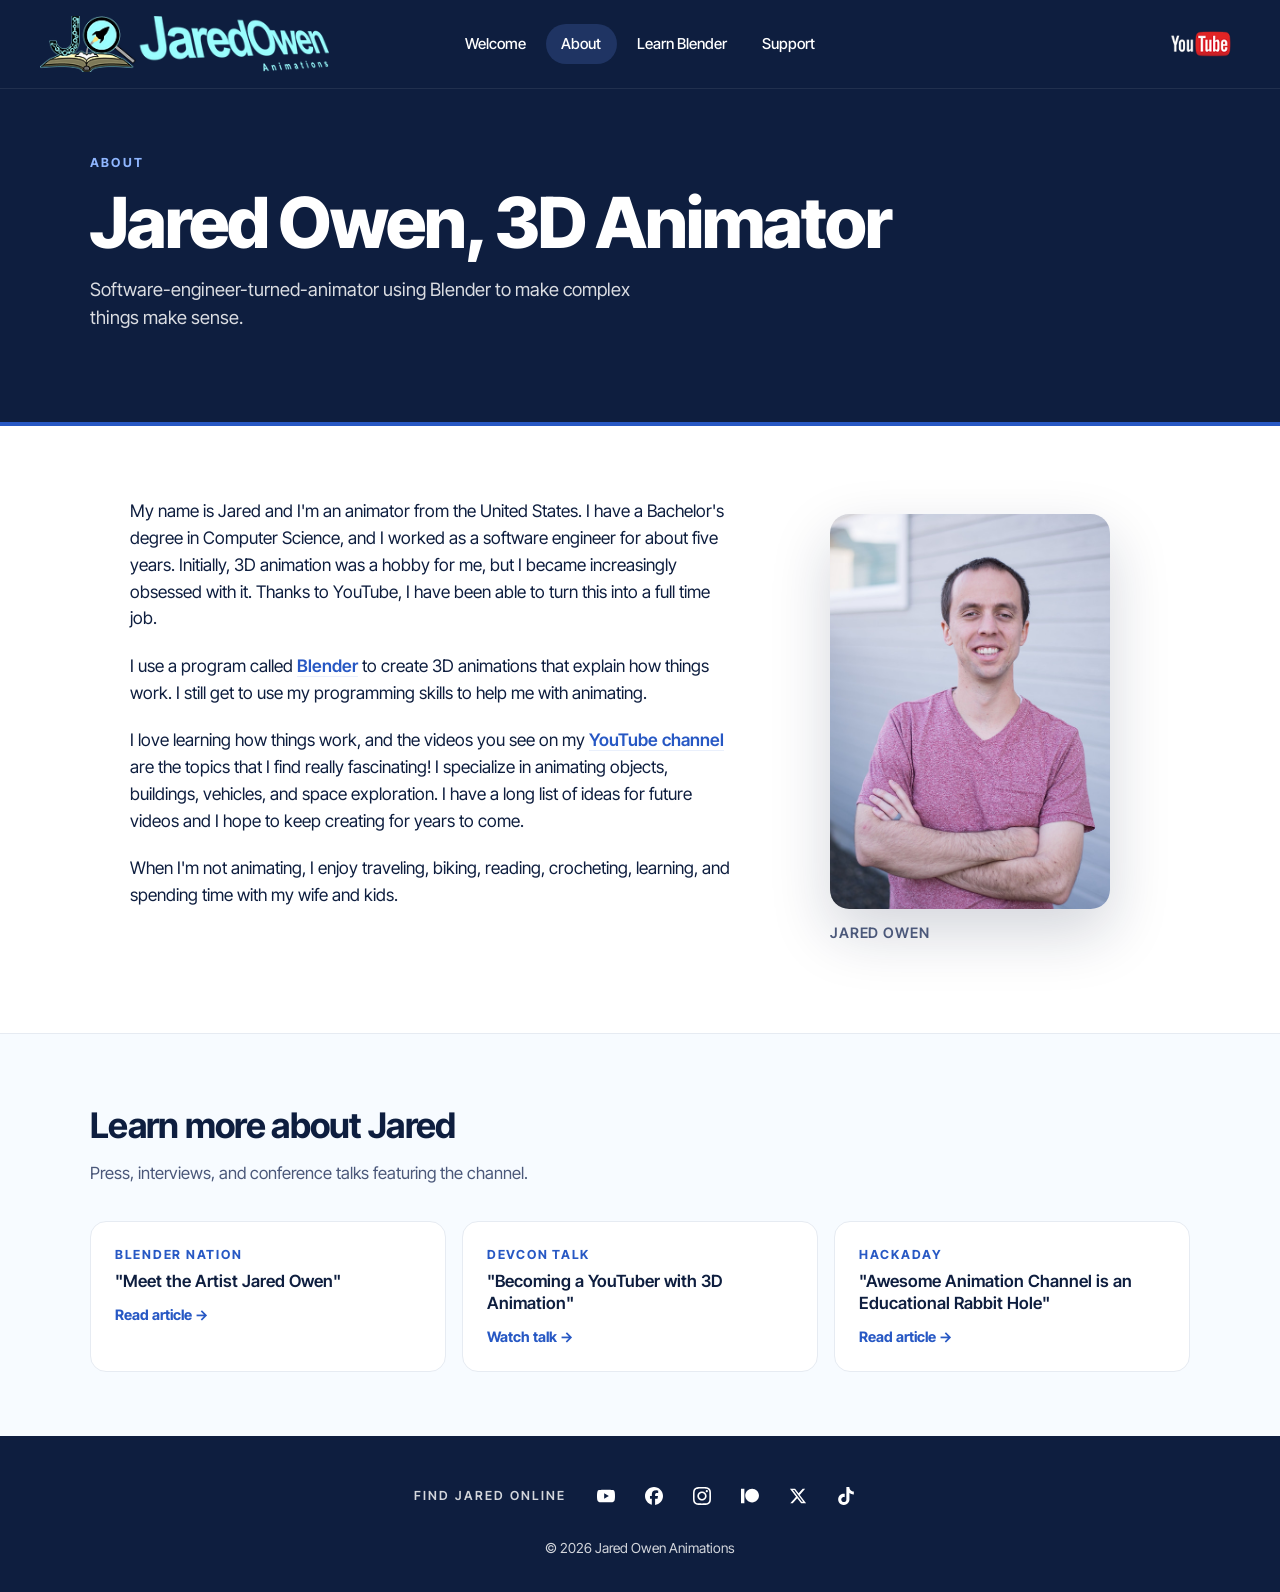
==== about.html @ 78f08f81 "Add mobile nav, social footer, and PayPal wordmark - Mobile nav: hamburger button next to the YouTub" ====
<!DOCTYPE html>
<html lang="en">
<head>
  <meta charset="UTF-8" />
  <meta name="viewport" content="width=device-width, initial-scale=1.0" />
  <title>About | Jared Owen Animations</title>
  <meta name="description" content="About Jared Owen — software engineer turned 3D animator, creating Blender animations that explain how things work." />
  <link rel="preconnect" href="https://fonts.googleapis.com">
  <link rel="preconnect" href="https://fonts.gstatic.com" crossorigin>
  <link href="https://fonts.googleapis.com/css2?family=Inter+Tight:wght@400;500;600;700;800;900&display=swap" rel="stylesheet">
  <style>
    :root {
      --paper: #ffffff;
      --surface: #f7fbff;
      --ink: #0e1e3f;
      --ink-soft: #4b587a;
      --line: #e6ebf2;
      --accent: #2758c4;
      --accent-hover: #1d4aa8;
      --accent-soft: #eaf0fc;
      --shadow-sm: 0 6px 20px rgba(14, 30, 63, 0.08);
      --shadow-md: 0 24px 60px rgba(14, 30, 63, 0.18);
    }
    * { box-sizing: border-box; }
    html, body { margin: 0; }
    body {
      font-family: 'Inter Tight', system-ui, sans-serif;
      background: var(--paper); color: var(--ink);
      line-height: 1.55; -webkit-font-smoothing: antialiased;
    }
    img { max-width: 100%; display: block; }
    a { color: inherit; text-decoration: none; }

    /* Topbar (identical to homepage) */
    .topbar {
      position: sticky; top: 0; z-index: 30;
      display: grid; grid-template-columns: 1fr auto 1fr;
      align-items: center; gap: 1rem;
      padding: 1rem 2.5rem;
      background: var(--ink);
      border-bottom: 1px solid rgba(255, 255, 255, 0.08);
    }
    .brand {
      display: flex; align-items: center; gap: 0.7rem;
      font-weight: 700; font-size: 1.05rem; letter-spacing: -0.01em;
      color: white;
      justify-self: start;
    }
    .brand img { height: 3.5rem; width: auto; }
    .nav {
      display: flex; gap: 0.3rem; align-items: center;
      justify-self: center;
    }
    .nav a {
      padding: 0.55rem 0.95rem; font-weight: 500; font-size: 0.94rem;
      color: white; border-radius: 999px;
      transition: color 0.15s, background 0.15s;
    }
    .nav a:hover { color: white; background: #1f3463; }
    .nav a.active { background: #1f3463; }
    .yt-btn {
      display: inline-flex; align-items: center; justify-content: center;
      background: transparent; padding: 0.35rem 0.5rem;
      border-radius: 8px;
      justify-self: end;
      transition: background 0.15s, transform 0.15s;
    }
    .yt-btn img { height: 1.6rem; width: auto; display: block; }
    .yt-btn:hover { background: rgba(255, 255, 255, 0.08); transform: translateY(-1px); }

    /* Mobile menu — hamburger button shown only at narrow widths,
       sits next to the YouTube button. Toggling adds .is-open to .topbar
       which reveals .mobile-nav below the row and animates the bars to an X. */
    .topbar-right {
      display: flex; align-items: center; gap: 0.4rem;
      justify-self: end;
    }
    .menu-btn {
      display: none;
      background: transparent; border: 0; cursor: pointer;
      width: 44px; height: 44px; padding: 0;
      border-radius: 8px;
      align-items: center; justify-content: center; flex-direction: column; gap: 5px;
      transition: background 0.15s;
    }
    .menu-btn:hover { background: rgba(255, 255, 255, 0.08); }
    .menu-btn span {
      display: block; width: 22px; height: 2px;
      background: white; border-radius: 2px;
      transition: transform 0.2s, opacity 0.2s;
    }
    .topbar.is-open .menu-btn span:nth-child(1) { transform: translateY(7px) rotate(45deg); }
    .topbar.is-open .menu-btn span:nth-child(2) { opacity: 0; }
    .topbar.is-open .menu-btn span:nth-child(3) { transform: translateY(-7px) rotate(-45deg); }
    .mobile-nav {
      display: none;
      grid-column: 1 / -1;
      flex-direction: column; gap: 0.15rem;
      padding: 0.5rem 0.4rem 1rem;
      border-top: 1px solid rgba(255, 255, 255, 0.08);
    }
    .topbar.is-open .mobile-nav { display: flex; }
    .mobile-nav a {
      padding: 0.85rem 0.95rem;
      color: white; font-weight: 500; font-size: 1.02rem;
      border-radius: 8px;
    }
    .mobile-nav a:hover,
    .mobile-nav a.active { background: #1f3463; }

    /* Page header band */
    .page-head {
      background: var(--ink); color: white;
      padding: 4rem 2.5rem 4.5rem;
      border-bottom: 4px solid var(--accent);
    }
    .page-head-inner {
      max-width: 1100px; margin: 0 auto;
    }
    .page-head .crumb {
      letter-spacing: 0.18em; text-transform: uppercase; font-size: 0.78rem;
      font-weight: 700; color: #8fb6ff; margin-bottom: 1rem;
    }
    .page-head h1 {
      font-size: clamp(2.6rem, 5.5vw, 4.4rem); line-height: 1;
      font-weight: 800; letter-spacing: -0.03em; margin: 0;
    }
    .page-head .subhead {
      margin-top: 1rem; font-size: 1.15rem; color: rgba(255, 255, 255, 0.85);
      max-width: 36rem;
    }

    /* About content */
    .about {
      max-width: 1100px; margin: 0 auto; padding: 4.5rem 2.5rem;
      display: grid; grid-template-columns: minmax(0, 1fr) 360px;
      gap: 3.5rem; align-items: start;
    }
    .about-text p {
      font-size: 1.08rem; color: var(--ink); margin: 0 0 1.3rem;
    }
    .about-text p:last-child { margin-bottom: 0; }
    .about-text a {
      color: var(--accent); font-weight: 600;
      border-bottom: 1px solid var(--accent-soft);
      transition: border-color 0.15s;
    }
    .about-text a:hover { border-bottom-color: var(--accent); }
    .about-image {
      position: sticky; top: calc(80px + 1rem);
    }
    .about-image img {
      width: 100%; border-radius: 1.2rem;
      box-shadow: var(--shadow-md);
    }
    .about-image .caption {
      margin-top: 0.85rem; font-size: 0.9rem; color: var(--ink-soft);
      letter-spacing: 0.06em; text-transform: uppercase; font-weight: 600;
    }

    /* Press mentions */
    .press {
      background: var(--surface);
      border-top: 1px solid var(--line);
      padding: 4rem 2.5rem;
    }
    .press-inner {
      max-width: 1100px; margin: 0 auto;
    }
    .press h2 {
      font-size: clamp(1.7rem, 2.8vw, 2.2rem); font-weight: 700;
      letter-spacing: -0.02em; margin: 0 0 0.5rem;
    }
    .press .lead {
      color: var(--ink-soft); margin: 0 0 2.2rem; font-size: 1.05rem;
    }
    .press-list {
      display: grid; gap: 1rem;
      grid-template-columns: repeat(auto-fit, minmax(280px, 1fr));
    }
    .press-item {
      background: var(--paper); border: 1px solid var(--line);
      border-radius: 1rem; padding: 1.4rem 1.5rem;
      display: flex; flex-direction: column; gap: 0.35rem;
      transition: border-color 0.15s, transform 0.15s, box-shadow 0.15s;
    }
    .press-item:hover {
      border-color: var(--accent); transform: translateY(-2px);
      box-shadow: var(--shadow-sm);
    }
    .press-item .source {
      font-size: 0.78rem; letter-spacing: 0.14em; text-transform: uppercase;
      font-weight: 700; color: var(--accent);
    }
    .press-item .title {
      font-size: 1.05rem; font-weight: 600; color: var(--ink); line-height: 1.35;
    }
    .press-item .arrow {
      color: var(--accent); font-weight: 700; margin-top: 0.35rem;
      font-size: 0.9rem;
    }

    /* Footer */
    /* Site footer — navy band with social row + copyright. Bookend match
       for the navy topbar at the top of every page. */
    footer {
      background: var(--ink); color: white;
      padding: 2.5rem 2.5rem 2rem;
    }
    .footer-inner {
      max-width: 1320px; margin: 0 auto;
      display: flex; flex-direction: column;
      align-items: center; gap: 1.4rem;
    }
    .footer-social {
      display: flex; flex-wrap: wrap;
      align-items: center; justify-content: center;
      gap: 0.7rem 1.2rem;
    }
    .footer-social-label {
      font-weight: 600; font-size: 0.78rem;
      letter-spacing: 0.16em; text-transform: uppercase;
      color: rgba(255, 255, 255, 0.82);
    }
    .social-links {
      list-style: none; padding: 0; margin: 0;
      display: flex; gap: 0.5rem;
    }
    .social-links a {
      display: inline-flex; align-items: center; justify-content: center;
      width: 40px; height: 40px;
      border-radius: 50%;
      color: white;
      transition: background 0.15s, transform 0.15s, color 0.15s;
    }
    .social-links a:hover {
      background: white; color: var(--ink);
      transform: translateY(-1px);
    }
    .social-links svg {
      width: 18px; height: 18px;
      fill: currentColor; display: block;
    }
    .copyright {
      margin: 0;
      color: rgba(255, 255, 255, 0.82);
      font-size: 0.86rem;
    }

    @media (max-width: 900px) {
      .topbar { padding: 0.7rem 1.2rem; }
      .brand img { height: 2.6rem; }
      .nav { display: none; }
      .menu-btn { display: inline-flex; }
      .page-head { padding: 2.8rem 1.4rem 3rem; }
      .about {
        grid-template-columns: 1fr; padding: 2.8rem 1.4rem;
        gap: 2.2rem;
      }
      .about-image { position: static; max-width: 320px; margin: 0 auto; }
      .press { padding: 3rem 1.4rem; }
    }
  </style>
</head>
<body>
  <header class="topbar">
    <a href="index.html" class="brand" aria-label="Jared Owen Animations — home">
      <img src="assets/logo.png" alt="Jared Owen Animations" />
    </a>
    <nav class="nav" aria-label="Primary">
      <a href="index.html">Welcome</a>
      <a href="about.html" class="active">About</a>
      <a href="learn-blender.html">Learn Blender</a>
      <a href="support.html">Support</a>
    </nav>
    <div class="topbar-right">
      <button class="menu-btn" type="button" aria-label="Open menu" aria-expanded="false" aria-controls="mobile-nav">
        <span></span><span></span><span></span>
      </button>
      <a href="https://www.youtube.com/@JaredOwen" class="yt-btn" aria-label="Visit Jared on YouTube">
        <img src="assets/youtube-logo.png" alt="YouTube" />
      </a>
    </div>
    <nav class="mobile-nav" id="mobile-nav" aria-label="Site navigation">
      <a href="index.html">Welcome</a>
      <a href="about.html" class="active">About</a>
      <a href="learn-blender.html">Learn Blender</a>
      <a href="support.html">Support</a>
    </nav>
  </header>

  <section class="page-head">
    <div class="page-head-inner">
      <div class="crumb">About</div>
      <h1>Jared Owen, 3D Animator</h1>
      <p class="subhead">Software-engineer-turned-animator using Blender to make complex things make sense.</p>
    </div>
  </section>

  <section class="about">
    <div class="about-text">
      <p>My name is Jared and I'm an animator from the United States. I have a Bachelor's degree in Computer Science, and I worked as a software engineer for about five years. Initially, 3D animation was a hobby for me, but I became increasingly obsessed with it. Thanks to YouTube, I have been able to turn this into a full time job.</p>
      <p>I use a program called <a href="https://www.blender.org/" target="_blank" rel="noreferrer">Blender</a> to create 3D animations that explain how things work. I still get to use my programming skills to help me with animating.</p>
      <p>I love learning how things work, and the videos you see on my <a href="https://www.youtube.com/@JaredOwen" target="_blank" rel="noreferrer">YouTube channel</a> are the topics that I find really fascinating! I specialize in animating objects, buildings, vehicles, and space exploration. I have a long list of ideas for future videos and I hope to keep creating for years to come.</p>
      <p>When I'm not animating, I enjoy traveling, biking, reading, crocheting, learning, and spending time with my wife and kids.</p>
    </div>
    <figure class="about-image">
      <img src="assets/jared-headshot.jpg" alt="Jared Owen" />
      <figcaption class="caption">Jared Owen</figcaption>
    </figure>
  </section>

  <section class="press">
    <div class="press-inner">
      <h2>Learn more about Jared</h2>
      <p class="lead">Press, interviews, and conference talks featuring the channel.</p>
      <div class="press-list">
        <a class="press-item" href="https://www.blendernation.com/2018/11/19/meet-the-artist-jared-owen/" target="_blank" rel="noreferrer">
          <div class="source">Blender Nation</div>
          <div class="title">"Meet the Artist Jared Owen"</div>
          <div class="arrow">Read article →</div>
        </a>
        <a class="press-item" href="https://www.youtube.com/watch?v=VvQUGQVwrWE" target="_blank" rel="noreferrer">
          <div class="source">DevCon Talk</div>
          <div class="title">"Becoming a YouTuber with 3D Animation"</div>
          <div class="arrow">Watch talk →</div>
        </a>
        <a class="press-item" href="https://hackaday.com/2019/09/27/awesome-animation-channel-is-an-educational-rabbit-hole" target="_blank" rel="noreferrer">
          <div class="source">Hackaday</div>
          <div class="title">"Awesome Animation Channel is an Educational Rabbit Hole"</div>
          <div class="arrow">Read article →</div>
        </a>
      </div>
    </div>
  </section>

  <footer>
    <div class="footer-inner">
      <div class="footer-social">
        <span class="footer-social-label">Find Jared online</span>
        <ul class="social-links">
          <li><a href="https://www.youtube.com/@JaredOwen" target="_blank" rel="noreferrer" aria-label="YouTube">
            <svg viewBox="0 0 24 24" aria-hidden="true"><path d="M23.498 6.186a3.016 3.016 0 0 0-2.122-2.136C19.505 3.545 12 3.545 12 3.545s-7.505 0-9.377.505A3.017 3.017 0 0 0 .502 6.186C0 8.07 0 12 0 12s0 3.93.502 5.814a3.016 3.016 0 0 0 2.122 2.136c1.871.505 9.376.505 9.376.505s7.505 0 9.377-.505a3.015 3.015 0 0 0 2.122-2.136C24 15.93 24 12 24 12s0-3.93-.502-5.814zM9.545 15.568V8.432L15.818 12l-6.273 3.568z"/></svg>
          </a></li>
          <li><a href="https://www.facebook.com/JaredOwen3d" target="_blank" rel="noreferrer" aria-label="Facebook">
            <svg viewBox="0 0 24 24" aria-hidden="true"><path d="M9.101 23.691v-7.98H6.627v-3.667h2.474v-1.58c0-4.085 1.848-5.978 5.858-5.978.401 0 .955.042 1.468.103a8.68 8.68 0 0 1 1.141.195v3.325a8.623 8.623 0 0 0-.653-.036 26.805 26.805 0 0 0-.733-.009c-.707 0-1.259.096-1.675.309a1.686 1.686 0 0 0-.679.622c-.258.42-.374.995-.374 1.752v1.297h3.919l-.386 2.103-.287 1.564h-3.246v8.245C19.396 23.238 24 18.179 24 12.044c0-6.627-5.373-12-12-12s-12 5.373-12 12c0 5.628 3.874 10.35 9.101 11.647Z"/></svg>
          </a></li>
          <li><a href="https://www.instagram.com/jaredowenanimations" target="_blank" rel="noreferrer" aria-label="Instagram">
            <svg viewBox="0 0 24 24" aria-hidden="true"><path d="M12 0C8.74 0 8.333.015 7.053.072 5.775.132 4.905.333 4.14.63c-.789.306-1.459.717-2.126 1.384S.935 3.35.63 4.14C.333 4.905.131 5.775.072 7.053.012 8.333 0 8.74 0 12s.015 3.667.072 4.947c.06 1.277.261 2.148.558 2.913.306.788.717 1.459 1.384 2.126.667.666 1.336 1.079 2.126 1.384.766.296 1.636.499 2.913.558C8.333 23.988 8.74 24 12 24s3.667-.015 4.947-.072c1.277-.06 2.148-.262 2.913-.558.788-.306 1.459-.718 2.126-1.384.666-.667 1.079-1.335 1.384-2.126.296-.765.499-1.636.558-2.913.06-1.28.072-1.687.072-4.947s-.015-3.667-.072-4.947c-.06-1.277-.262-2.149-.558-2.913-.306-.789-.718-1.459-1.384-2.126C21.319 1.347 20.651.935 19.86.63c-.765-.297-1.636-.499-2.913-.558C15.667.012 15.26 0 12 0zm0 2.16c3.203 0 3.585.016 4.85.071 1.17.055 1.805.249 2.227.415.562.217.96.477 1.382.896.419.42.679.819.896 1.381.164.422.36 1.057.413 2.227.057 1.266.07 1.646.07 4.85s-.015 3.585-.074 4.85c-.061 1.17-.256 1.805-.421 2.227-.224.562-.479.96-.899 1.382-.419.419-.824.679-1.38.896-.42.164-1.065.36-2.235.413-1.274.057-1.649.07-4.859.07-3.211 0-3.586-.015-4.859-.074-1.171-.061-1.816-.256-2.236-.421-.569-.224-.96-.479-1.379-.899-.421-.419-.69-.824-.9-1.38-.165-.42-.359-1.065-.42-2.235-.045-1.26-.061-1.649-.061-4.844 0-3.196.016-3.586.061-4.861.061-1.17.255-1.814.42-2.234.21-.57.479-.96.9-1.381.419-.419.81-.689 1.379-.898.42-.166 1.051-.361 2.221-.421 1.275-.045 1.65-.06 4.859-.06l.045.03zm0 3.678c-3.405 0-6.162 2.76-6.162 6.162 0 3.405 2.76 6.162 6.162 6.162 3.405 0 6.162-2.76 6.162-6.162 0-3.405-2.76-6.162-6.162-6.162zM12 16c-2.21 0-4-1.79-4-4s1.79-4 4-4 4 1.79 4 4-1.79 4-4 4zm7.846-10.405c0 .795-.646 1.44-1.44 1.44-.795 0-1.44-.646-1.44-1.44 0-.794.646-1.439 1.44-1.439.793-.001 1.44.645 1.44 1.439z"/></svg>
          </a></li>
          <li><a href="https://www.patreon.com/jaredowenanimations" target="_blank" rel="noreferrer" aria-label="Patreon">
            <svg viewBox="0 0 24 24" aria-hidden="true"><path d="M14.82 2.41c-5.07 0-9.18 4.07-9.18 9.07 0 4.99 4.11 9.05 9.18 9.05 5.05 0 9.16-4.06 9.16-9.05 0-5-4.11-9.07-9.16-9.07ZM0 21.6h4.5V2.41H0z"/></svg>
          </a></li>
          <li><a href="https://twitter.com/jaredowen3d" target="_blank" rel="noreferrer" aria-label="X (Twitter)">
            <svg viewBox="0 0 24 24" aria-hidden="true"><path d="M18.244 2.25h3.308l-7.227 8.26 8.502 11.24H16.17l-5.214-6.817L4.99 21.75H1.68l7.73-8.835L1.254 2.25H8.08l4.713 6.231zm-1.161 17.52h1.833L7.084 4.126H5.117z"/></svg>
          </a></li>
          <li><a href="https://www.tiktok.com/@jaredowenanimations" target="_blank" rel="noreferrer" aria-label="TikTok">
            <svg viewBox="0 0 24 24" aria-hidden="true"><path d="M12.525.02c1.31-.02 2.61-.01 3.91-.02.08 1.53.63 3.09 1.75 4.17 1.12 1.11 2.7 1.62 4.24 1.79v4.03c-1.44-.05-2.89-.35-4.2-.97-.57-.26-1.1-.59-1.62-.93-.01 2.92.01 5.84-.02 8.75-.08 1.4-.54 2.79-1.35 3.94-1.31 1.92-3.58 3.17-5.91 3.21-1.43.08-2.86-.31-4.08-1.03-2.02-1.19-3.44-3.37-3.65-5.71-.02-.5-.03-1-.01-1.49.18-1.9 1.12-3.72 2.58-4.96 1.66-1.44 3.98-2.13 6.15-1.72.02 1.48-.04 2.96-.04 4.44-.99-.32-2.15-.23-3.02.37-.63.41-1.11 1.04-1.36 1.75-.21.51-.15 1.07-.14 1.61.24 1.64 1.82 3.02 3.5 2.87 1.12-.01 2.19-.66 2.77-1.61.19-.33.4-.67.41-1.06.1-1.79.06-3.57.07-5.36.01-4.03-.01-8.05.02-12.07z"/></svg>
          </a></li>
        </ul>
      </div>
      <p class="copyright">© 2026 Jared Owen Animations</p>
    </div>
  </footer>

  <script>
    // Mobile menu toggle. Adding .is-open to .topbar reveals the dropdown
    // and animates the hamburger bars to an X (see CSS). Escape closes it.
    (function setupMenu() {
      const topbar = document.querySelector('.topbar');
      const btn = topbar?.querySelector('.menu-btn');
      if (!btn) return;
      const setOpen = (open) => {
        topbar.classList.toggle('is-open', open);
        btn.setAttribute('aria-expanded', String(open));
        btn.setAttribute('aria-label', open ? 'Close menu' : 'Open menu');
      };
      btn.addEventListener('click', () => setOpen(!topbar.classList.contains('is-open')));
      document.addEventListener('keydown', e => {
        if (e.key === 'Escape' && topbar.classList.contains('is-open')) {
          setOpen(false); btn.focus();
        }
      });
    })();
  </script>
</body>
</html>
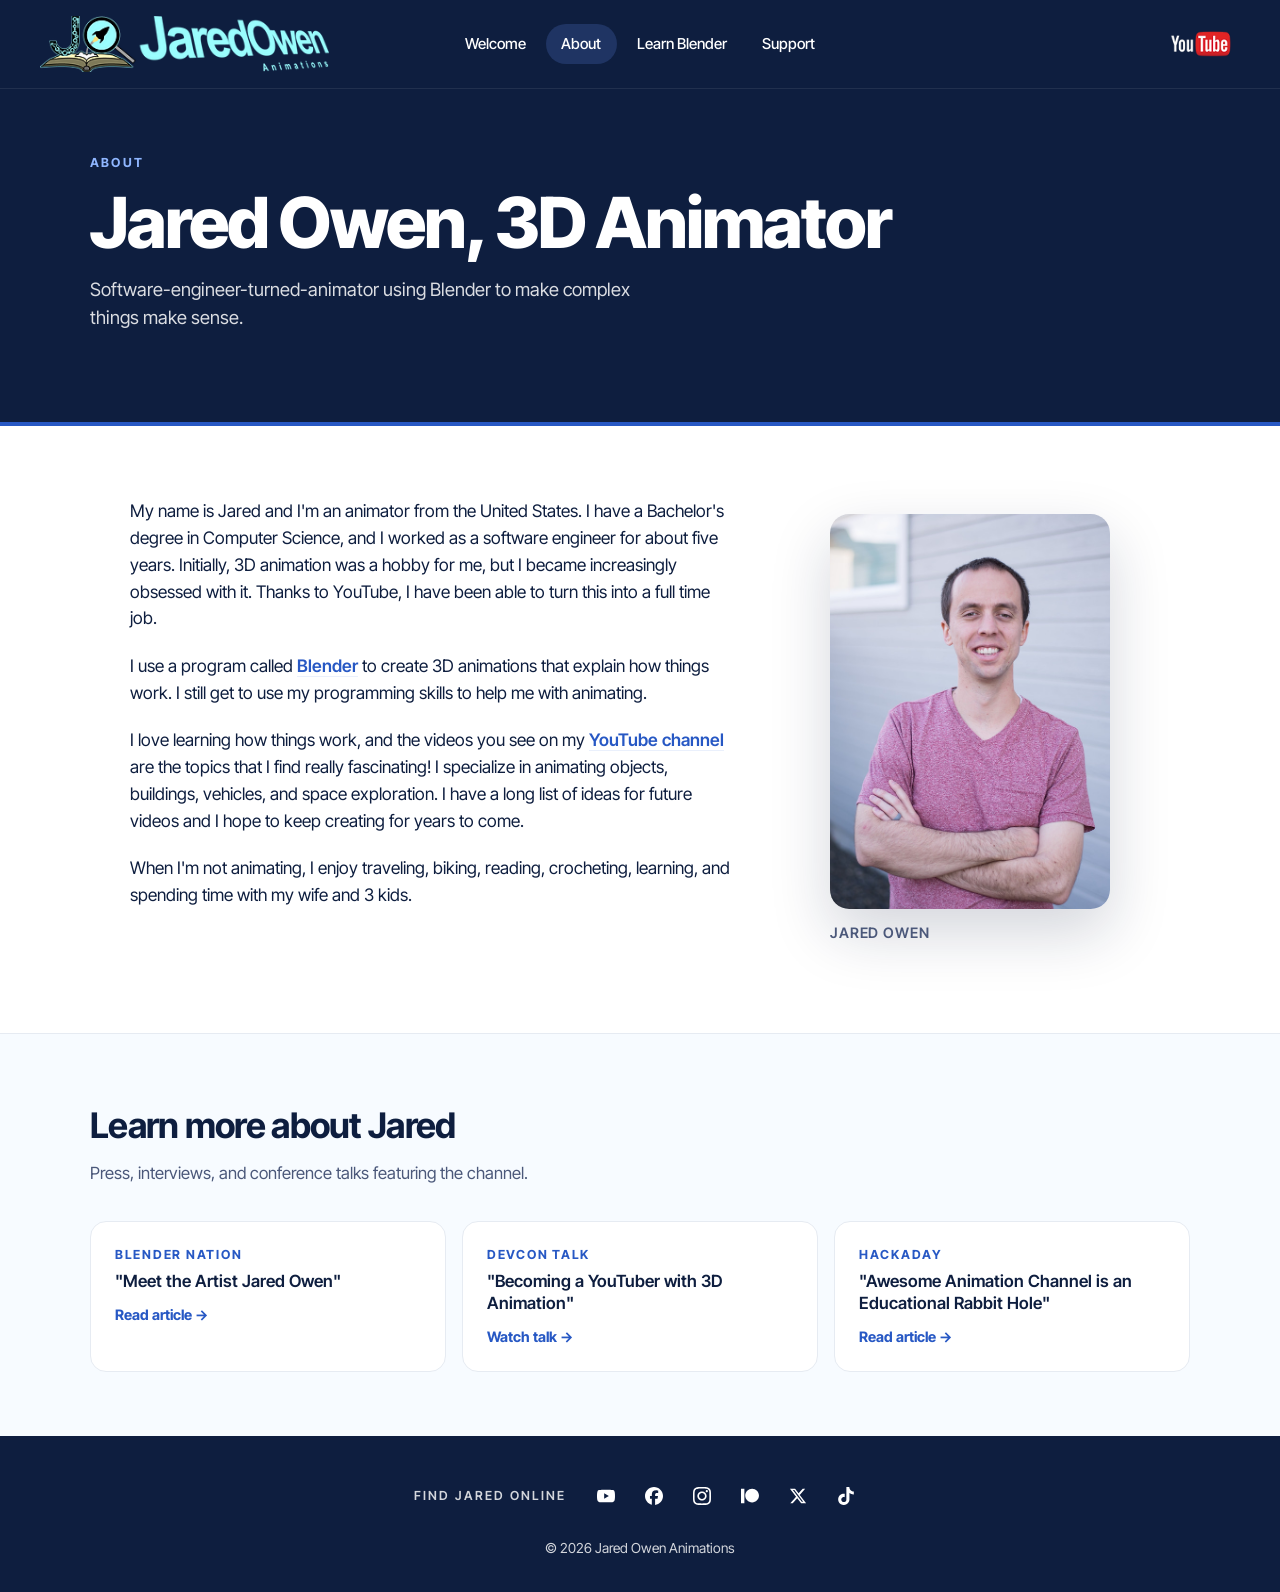
==== commit f4dd3b2c: "Refresh fallback video rail and update bio" ====
--- a/about.html
+++ b/about.html
@@ -5,6 +5,8 @@
   <meta name="viewport" content="width=device-width, initial-scale=1.0" />
   <title>About | Jared Owen Animations</title>
   <meta name="description" content="About Jared Owen — software engineer turned 3D animator, creating Blender animations that explain how things work." />
+  <link rel="icon" type="image/jpeg" href="assets/favicon.jpg" />
+  <link rel="apple-touch-icon" href="assets/favicon.jpg" />
   <link rel="preconnect" href="https://fonts.googleapis.com">
   <link rel="preconnect" href="https://fonts.gstatic.com" crossorigin>
   <link href="https://fonts.googleapis.com/css2?family=Inter+Tight:wght@400;500;600;700;800;900&display=swap" rel="stylesheet">
@@ -264,14 +266,14 @@
 </head>
 <body>
   <header class="topbar">
-    <a href="index.html" class="brand" aria-label="Jared Owen Animations — home">
+    <a href="./" class="brand" aria-label="Jared Owen Animations — home">
       <img src="assets/logo.png" alt="Jared Owen Animations" />
     </a>
     <nav class="nav" aria-label="Primary">
-      <a href="index.html">Welcome</a>
-      <a href="about.html" class="active">About</a>
-      <a href="learn-blender.html">Learn Blender</a>
-      <a href="support.html">Support</a>
+      <a href="./">Welcome</a>
+      <a href="about" class="active">About</a>
+      <a href="learn-blender">Learn Blender</a>
+      <a href="support">Support</a>
     </nav>
     <div class="topbar-right">
       <button class="menu-btn" type="button" aria-label="Open menu" aria-expanded="false" aria-controls="mobile-nav">
@@ -282,10 +284,10 @@
       </a>
     </div>
     <nav class="mobile-nav" id="mobile-nav" aria-label="Site navigation">
-      <a href="index.html">Welcome</a>
-      <a href="about.html" class="active">About</a>
-      <a href="learn-blender.html">Learn Blender</a>
-      <a href="support.html">Support</a>
+      <a href="./">Welcome</a>
+      <a href="about" class="active">About</a>
+      <a href="learn-blender">Learn Blender</a>
+      <a href="support">Support</a>
     </nav>
   </header>
 
@@ -302,7 +304,7 @@
       <p>My name is Jared and I'm an animator from the United States. I have a Bachelor's degree in Computer Science, and I worked as a software engineer for about five years. Initially, 3D animation was a hobby for me, but I became increasingly obsessed with it. Thanks to YouTube, I have been able to turn this into a full time job.</p>
       <p>I use a program called <a href="https://www.blender.org/" target="_blank" rel="noreferrer">Blender</a> to create 3D animations that explain how things work. I still get to use my programming skills to help me with animating.</p>
       <p>I love learning how things work, and the videos you see on my <a href="https://www.youtube.com/@JaredOwen" target="_blank" rel="noreferrer">YouTube channel</a> are the topics that I find really fascinating! I specialize in animating objects, buildings, vehicles, and space exploration. I have a long list of ideas for future videos and I hope to keep creating for years to come.</p>
-      <p>When I'm not animating, I enjoy traveling, biking, reading, crocheting, learning, and spending time with my wife and kids.</p>
+      <p>When I'm not animating, I enjoy traveling, biking, reading, crocheting, learning, and spending time with my wife and 3 kids.</p>
     </div>
     <figure class="about-image">
       <img src="assets/jared-headshot.jpg" alt="Jared Owen" />
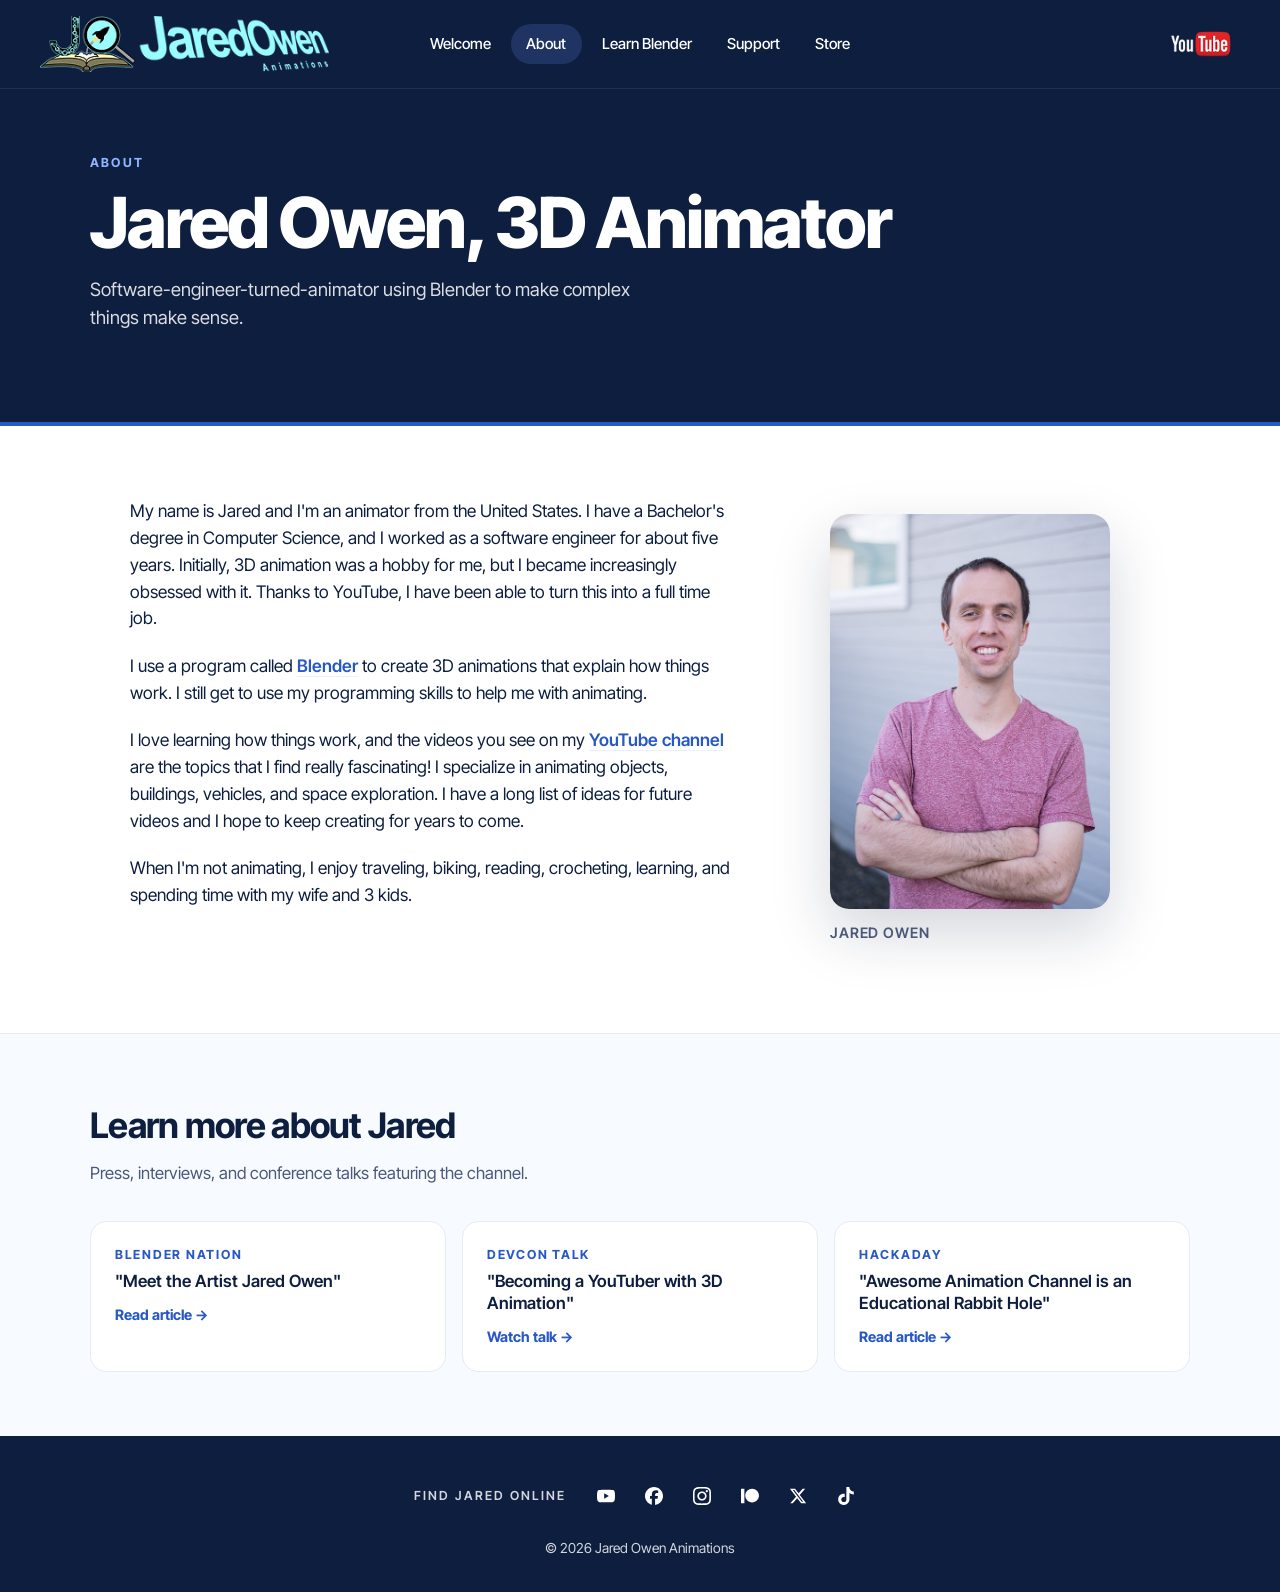
==== commit a41e6db1: "Add Store tab to site navigation Fifth nav item on all four pages, in both the desktop nav and the m" ====
--- a/about.html
+++ b/about.html
@@ -274,6 +274,7 @@
       <a href="about" class="active">About</a>
       <a href="learn-blender">Learn Blender</a>
       <a href="support">Support</a>
+      <a href="https://store.jaredowen3d.com/">Store</a>
     </nav>
     <div class="topbar-right">
       <button class="menu-btn" type="button" aria-label="Open menu" aria-expanded="false" aria-controls="mobile-nav">
@@ -288,6 +289,7 @@
       <a href="about" class="active">About</a>
       <a href="learn-blender">Learn Blender</a>
       <a href="support">Support</a>
+      <a href="https://store.jaredowen3d.com/">Store</a>
     </nav>
   </header>
 
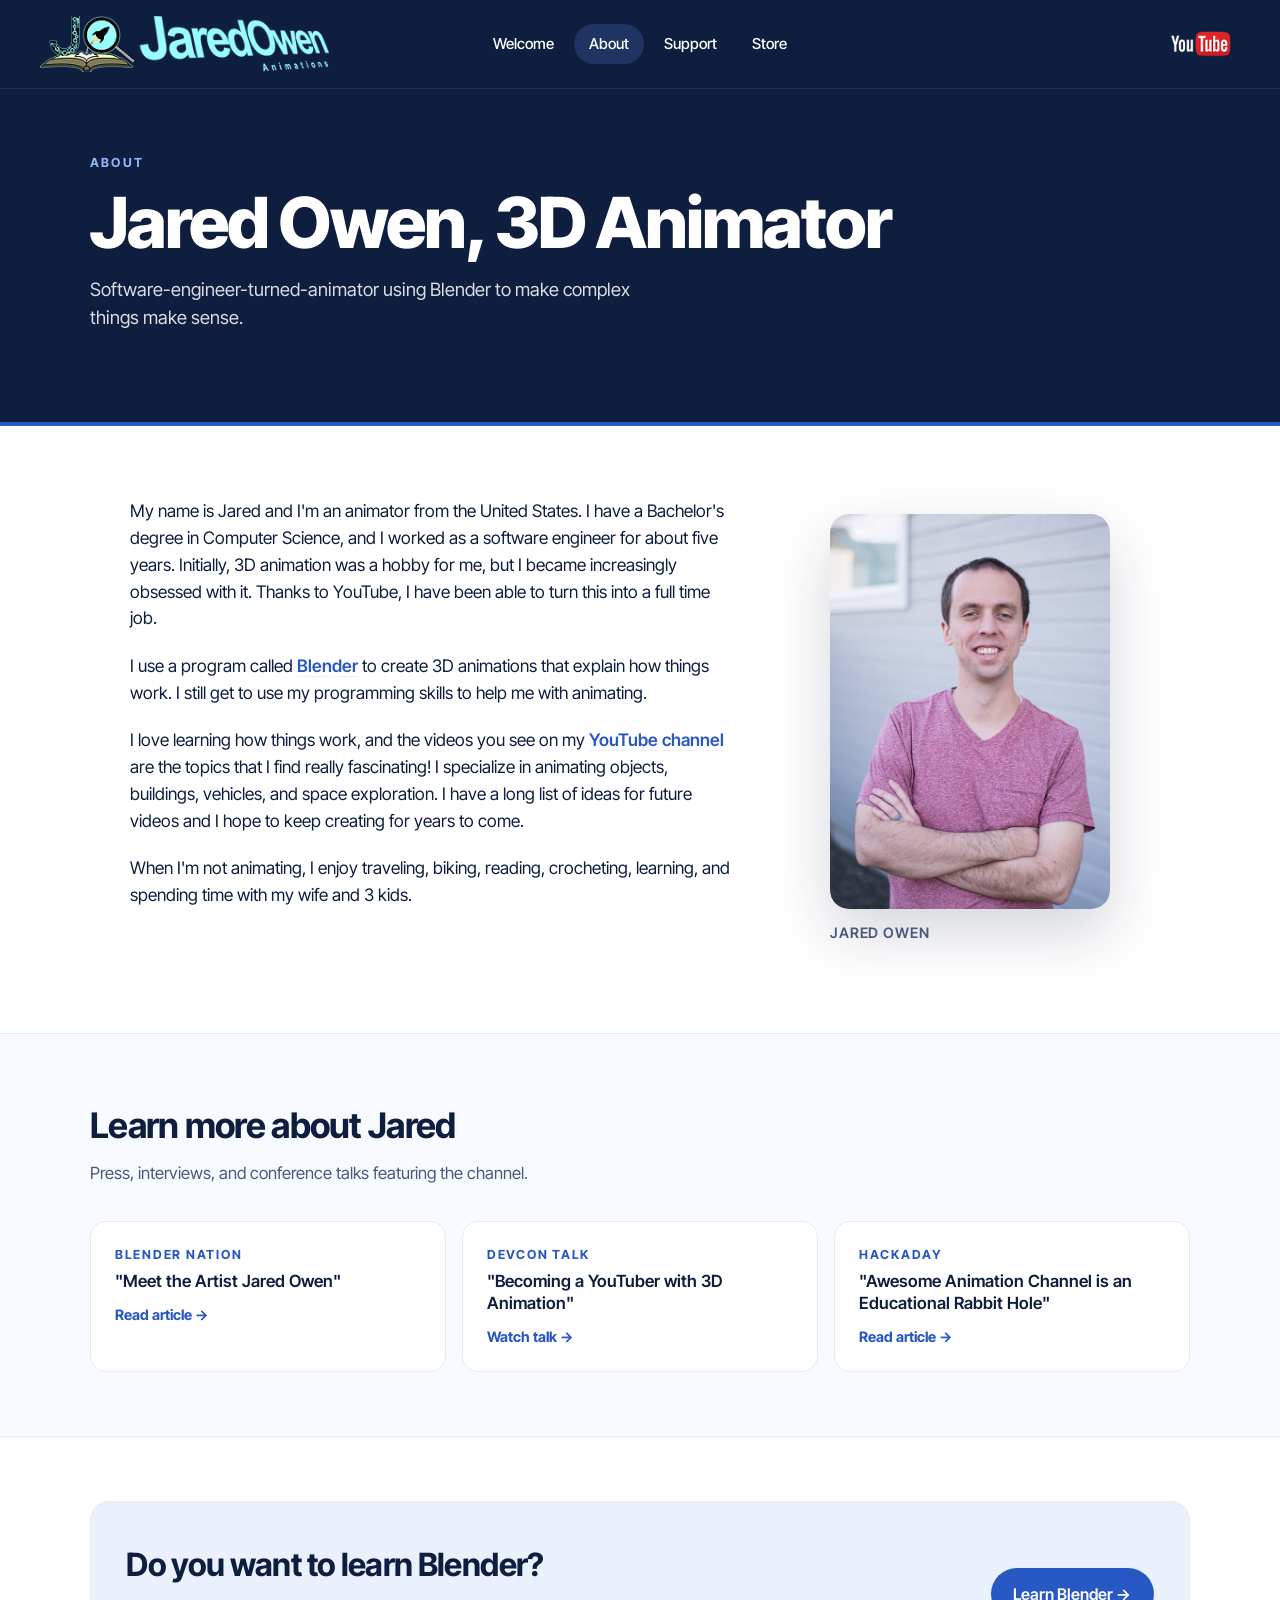
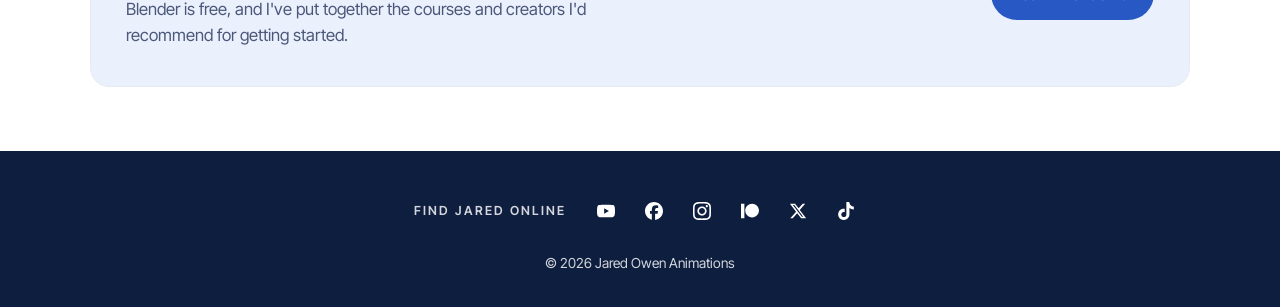
==== commit 4601c564: "Drop Learn Blender from the nav and link it from the About page Remove the Learn Blender link from t" ====
--- a/about.html
+++ b/about.html
@@ -202,6 +202,39 @@
       font-size: 0.9rem;
     }
 
+    /* Learn Blender pointer. The Learn Blender page was dropped from the
+       main nav (2026-09-12) but kept live; this is now its primary entry point. */
+    .learn-cta {
+      background: var(--paper);
+      border-top: 1px solid var(--line);
+      padding: 4rem 2.5rem;
+    }
+    .learn-cta-inner {
+      max-width: 1100px; margin: 0 auto;
+      background: var(--accent-soft);
+      border: 1px solid var(--line);
+      border-radius: 1.2rem;
+      padding: 2.4rem 2.2rem;
+      display: flex; flex-wrap: wrap;
+      align-items: center; justify-content: space-between;
+      gap: 1.4rem 2rem;
+    }
+    .learn-cta h2 {
+      font-size: clamp(1.5rem, 2.6vw, 2rem); font-weight: 700;
+      letter-spacing: -0.02em; margin: 0 0 0.35rem;
+    }
+    .learn-cta p {
+      margin: 0; color: var(--ink-soft); font-size: 1.05rem; max-width: 34rem;
+    }
+    .learn-cta .btn {
+      display: inline-flex; align-items: center; gap: 0.5rem;
+      background: var(--accent); color: white;
+      padding: 0.85rem 1.4rem; border-radius: 999px;
+      font-weight: 600; font-size: 1rem; white-space: nowrap;
+      transition: background 0.15s, transform 0.15s;
+    }
+    .learn-cta .btn:hover { background: var(--accent-hover); transform: translateY(-1px); }
+
     /* Footer */
     /* Site footer — navy band with social row + copyright. Bookend match
        for the navy topbar at the top of every page. */
@@ -261,6 +294,8 @@
       }
       .about-image { position: static; max-width: 320px; margin: 0 auto; }
       .press { padding: 3rem 1.4rem; }
+      .learn-cta { padding: 3rem 1.4rem; }
+      .learn-cta-inner { padding: 1.8rem 1.5rem; }
     }
   </style>
 </head>
@@ -272,7 +307,6 @@
     <nav class="nav" aria-label="Primary">
       <a href="./">Welcome</a>
       <a href="about" class="active">About</a>
-      <a href="learn-blender">Learn Blender</a>
       <a href="support">Support</a>
       <a href="https://store.jaredowen3d.com/">Store</a>
     </nav>
@@ -287,7 +321,6 @@
     <nav class="mobile-nav" id="mobile-nav" aria-label="Site navigation">
       <a href="./">Welcome</a>
       <a href="about" class="active">About</a>
-      <a href="learn-blender">Learn Blender</a>
       <a href="support">Support</a>
       <a href="https://store.jaredowen3d.com/">Store</a>
     </nav>
@@ -335,6 +368,16 @@
           <div class="arrow">Read article →</div>
         </a>
       </div>
+    </div>
+  </section>
+
+  <section class="learn-cta">
+    <div class="learn-cta-inner">
+      <div>
+        <h2>Do you want to learn Blender?</h2>
+        <p>Blender is free, and I've put together the courses and creators I'd recommend for getting started.</p>
+      </div>
+      <a class="btn" href="learn-blender">Learn Blender →</a>
     </div>
   </section>
 
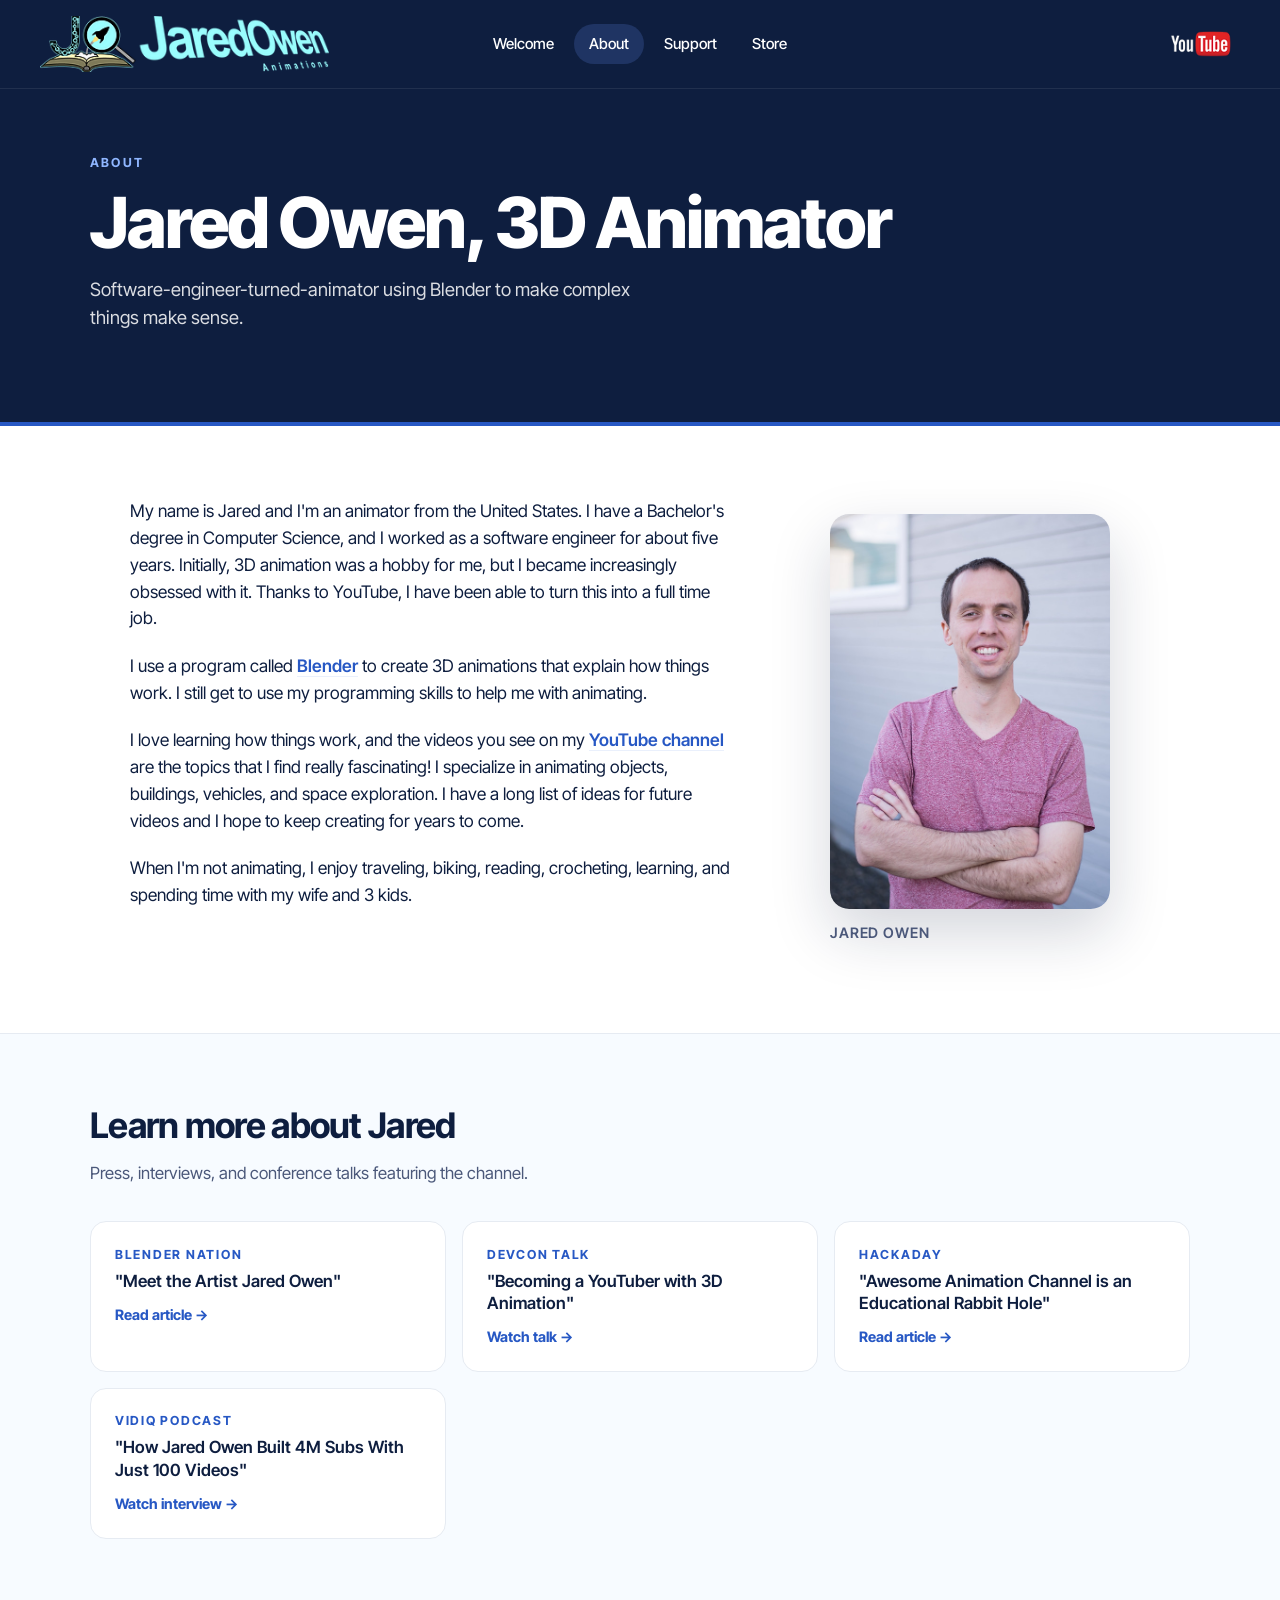
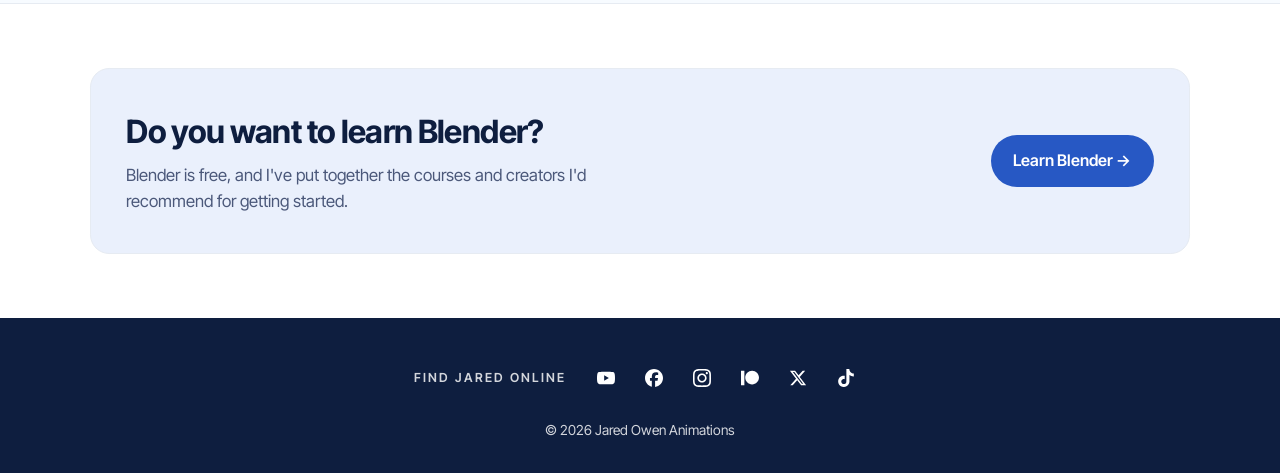
==== commit 431eb6eb: "Add the vidIQ podcast interview to the About page press list Co-Authored-By: Claude Fable 5.1 <norep" ====
--- a/about.html
+++ b/about.html
@@ -367,6 +367,11 @@
           <div class="title">"Awesome Animation Channel is an Educational Rabbit Hole"</div>
           <div class="arrow">Read article →</div>
         </a>
+        <a class="press-item" href="https://www.youtube.com/watch?v=R1U6rpw7B9k" target="_blank" rel="noreferrer">
+          <div class="source">vidIQ Podcast</div>
+          <div class="title">"How Jared Owen Built 4M Subs With Just 100 Videos"</div>
+          <div class="arrow">Watch interview →</div>
+        </a>
       </div>
     </div>
   </section>
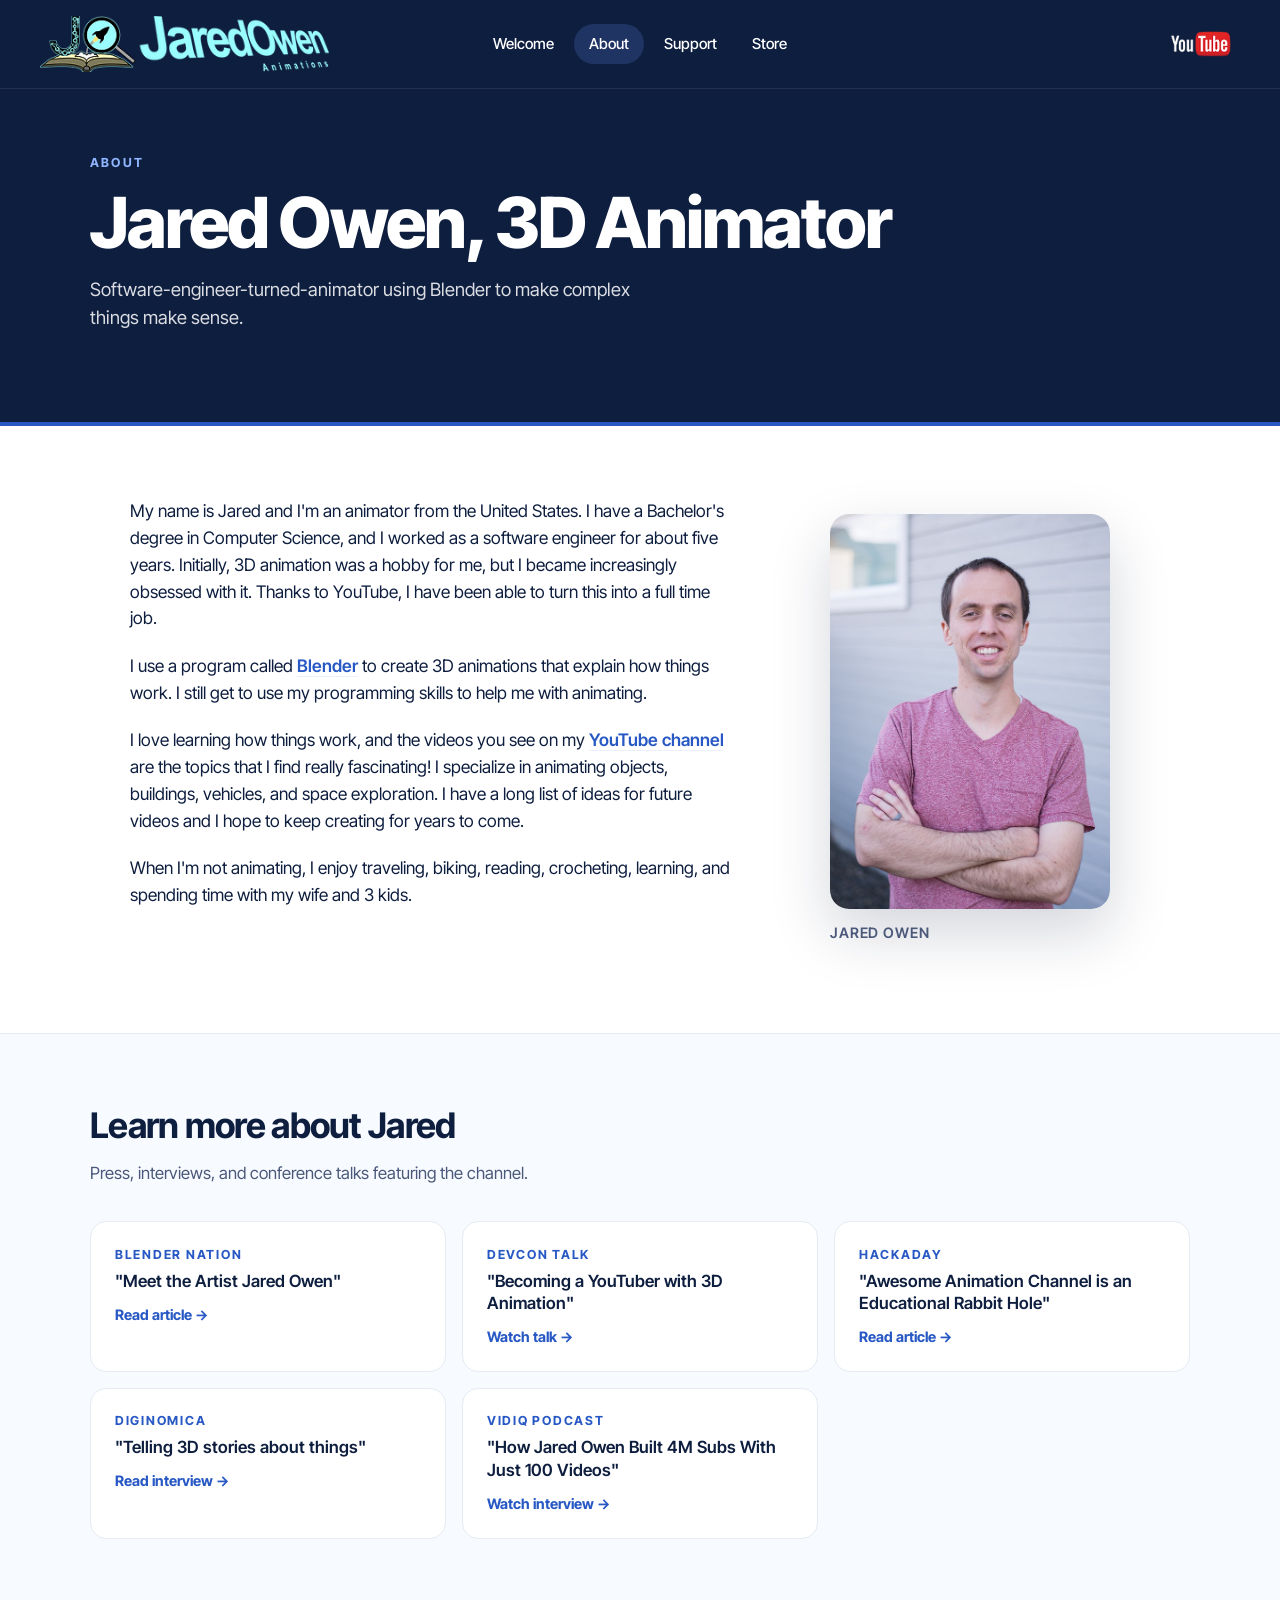
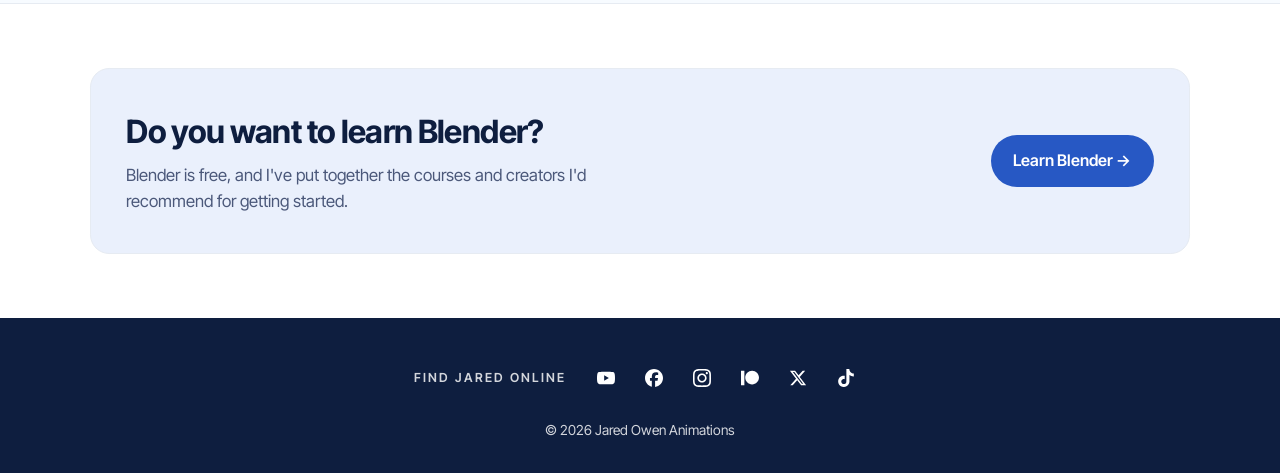
==== commit d4fa8c44: "Add the diginomica interview to the About page and document the web-presence research Adds a fifth p" ====
--- a/about.html
+++ b/about.html
@@ -367,6 +367,11 @@
           <div class="title">"Awesome Animation Channel is an Educational Rabbit Hole"</div>
           <div class="arrow">Read article →</div>
         </a>
+        <a class="press-item" href="https://diginomica.com/telling-3d-stories-about-things-learnings-jared-owen-provide-digital-twins-and-industrial-metaverse" target="_blank" rel="noreferrer">
+          <div class="source">diginomica</div>
+          <div class="title">"Telling 3D stories about things"</div>
+          <div class="arrow">Read interview →</div>
+        </a>
         <a class="press-item" href="https://www.youtube.com/watch?v=R1U6rpw7B9k" target="_blank" rel="noreferrer">
           <div class="source">vidIQ Podcast</div>
           <div class="title">"How Jared Owen Built 4M Subs With Just 100 Videos"</div>
